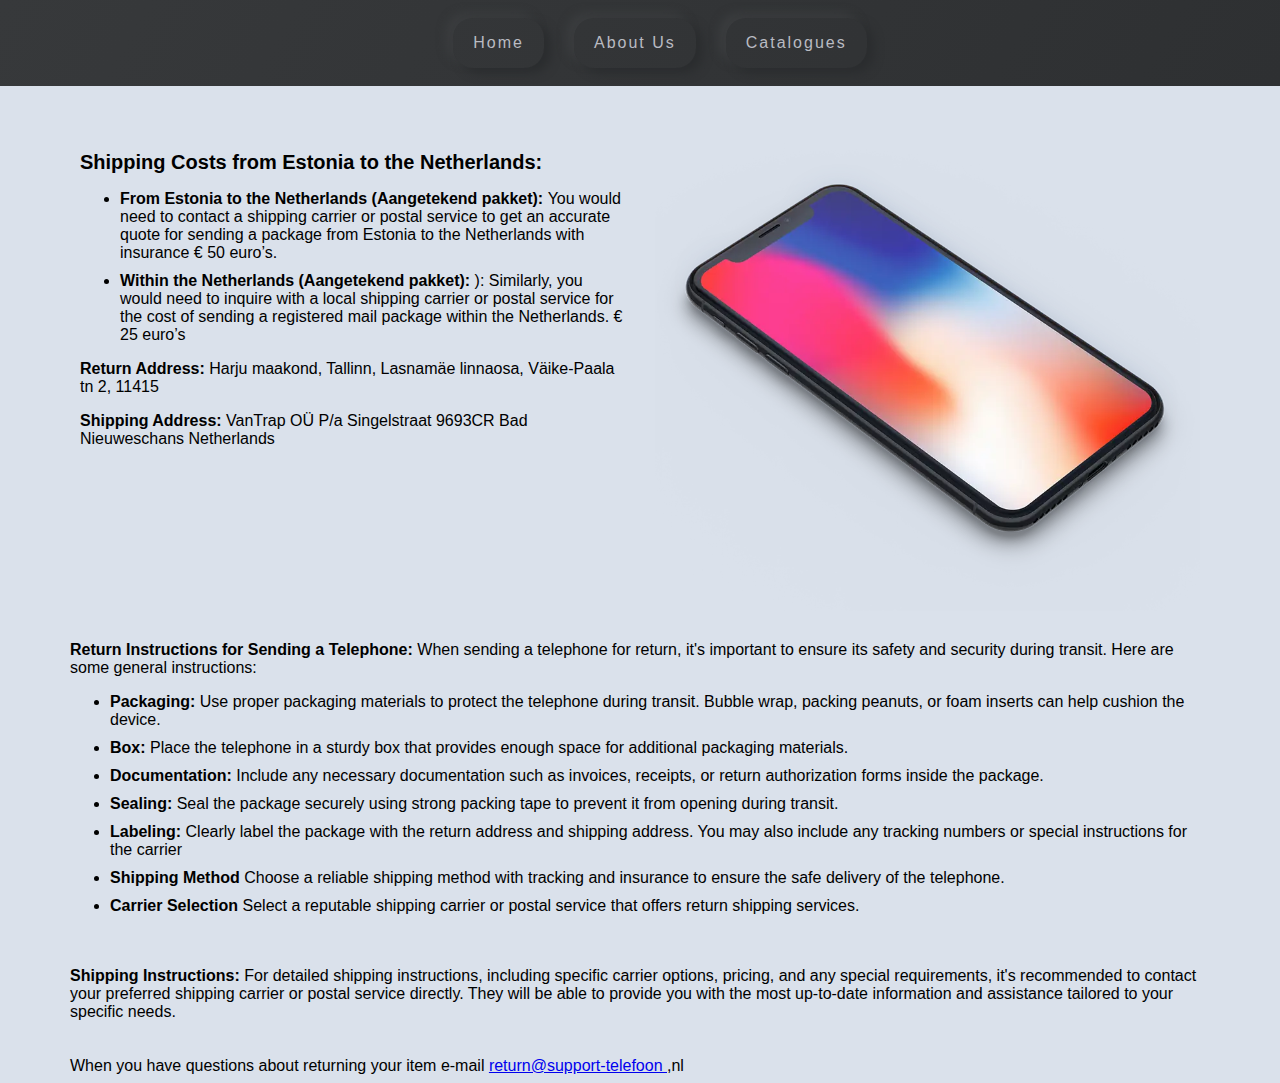
==== index.html @ e0fd0ff0 "done 1st page" ====
<!DOCTYPE html>
<html lang="en">

<head>
    <meta charset="UTF-8">
    <meta name="viewport" content="width=device-width, initial-scale=1.0">
    <title>Custom Container Example</title>

    <!-- Custom Container CSS -->
    <link rel="stylesheet" href="./assets/styles/style.css">
</head>

<body>
    <!-- header  -->
    <header>
        <div class="container">
            <nav class="nav">
                <div class="menu-toggler" id="burger-icon">
                    <img src="./assets/images/burger-bar.png" width="100%" alt="">
                </div>
                <ul class="nav-list list-unstyled">
                    <li class="list-item">
                        <a href="index.html" class="nav-link">
                            <font style="vertical-align: inherit;">
                                <font style="vertical-align: inherit;">Home</font>
                            </font>
                        </a>
                    </li>
                    <li class="list-item">
                        <a href="about.html" class="nav-link">
                            <font style="vertical-align: inherit;">
                                <font style="vertical-align: inherit;">About Us</font>
                            </font>
                        </a>
                    </li>
                    <li class="list-item">
                        <a href="contact.html" class="nav-link">
                            <font style="vertical-align: inherit;">
                                <font style="vertical-align: inherit;">Catalogues </font>
                            </font>
                        </a>
                    </li>
                </ul>
            </nav>
        </div>
    </header>

    <!-- details section  -->
    <section class="details-section">
        <div class="container">


            <div class="row">
                <div class="column">
                    <div class="">
                        <h1 class="title">
                            Shipping Costs from Estonia to the Netherlands:
                        </h1>
                        <div class="description">
                            <ul>
                                <li>
                                    <strong>
                                        From Estonia to the Netherlands (Aangetekend pakket):
                                    </strong>
                                    You would need to
                                    contact a shipping carrier or postal service to get an accurate quote for
                                    sending a package from Estonia to the Netherlands with insurance € 50 euro’s.
                                </li>
                                <li>
                                    <strong>
                                        Within the Netherlands (Aangetekend pakket):
                                    </strong>
                                    ): Similarly, you would need to inquire with a local shipping carrier or postal
                                    service for the cost of sending a registered mail package within the Netherlands. €
                                    25 euro’s
                                </li>
                            </ul>
                        </div>
                        <div class="address">
                            <p><strong>
                                    Return Address:
                                </strong>
                                Harju maakond, Tallinn, Lasnamäe linnaosa, Väike-Paala tn 2, 11415</p>
                        </div>
                        <div class="address">
                            <p><strong>
                                    Shipping Address:
                                </strong>
                                VanTrap OÜ P/a Singelstraat 9693CR Bad Nieuweschans Netherlands</p>
                        </div>
                    </div>
                </div>
                <div class="column">
                    <div>
                        <img src="./assets/images/perspective.webp" style="width: 100%;" alt="">
                    </div>
                </div>
            </div>
        </div>
    </section>


    <!-- instruction section  -->
    <section class="instruction">
        <div class="container">
            <p>
                <strong>Return Instructions for Sending a Telephone:</strong>
                When sending a telephone for return, it's important to
                ensure its safety and security during transit. Here are some general instructions:
            </p>
            <div class="description">
                <ul>
                    <li>
                        <strong>
                            Packaging:
                        </strong>
                        Use proper packaging materials to protect the telephone during transit. Bubble wrap, packing
                        peanuts, or foam inserts can help cushion the device.
                    </li>
                    <li>
                        <strong>
                            Box:
                        </strong>
                        Place the telephone in a sturdy box that provides enough space for additional packaging
                        materials.
                    </li>
                    <li>
                        <strong>
                            Documentation:
                        </strong>
                        Include any necessary documentation such as invoices, receipts, or return authorization forms
                        inside the package.
                    </li>
                    <li>
                        <strong>
                            Sealing:
                        </strong>
                        Seal the package securely using strong packing tape to prevent it from opening during transit.
                    </li>
                    <li>
                        <strong>
                            Labeling:
                        </strong>
                        Clearly label the package with the return address and shipping address. You may also include any
                        tracking numbers or special instructions for the carrier
                    </li>
                    <li>
                        <strong>
                            Shipping Method
                        </strong>
                        Choose a reliable shipping method with tracking and insurance to ensure the safe delivery of the
                        telephone.
                    </li>
                    <li>
                        <strong>
                            Carrier Selection
                        </strong>
                        Select a reputable shipping carrier or postal service that offers return shipping services.
                    </li>
                </ul>
            </div>
            <div class="instruction" style="padding: 20px 0px">
                <p>
                    <strong> Shipping Instructions: </strong> For detailed shipping instructions, including specific
                    carrier options,
                    pricing, and any special requirements, it's recommended to contact your preferred shipping carrier
                    or postal service directly. They will be able to provide you with the most up-to-date information
                    and assistance tailored to your specific needs.
                </p>
            </div>
            <div class="email">
                When you have questions about returning your item e-mail <a href="mailto:return@support-telefoon">
                    return@support-telefoon </a>,nl
            </div>
        </div>
    </section>




    <script>
        document.addEventListener('DOMContentLoaded', function () {
            // Get references to elements
            var burgerIcon = document.getElementById('burger-icon');
            var navList = document.querySelector('.nav-list');

            // Add click event listener to burger icon
            burgerIcon.addEventListener('click', function () {
                // Toggle the 'open' class on the nav-list
                navList.classList.toggle('open');
            });
        });

    </script>
</body>

</html>
---- assets/styles/style.css ----
/* container.css */
body {
    font-family: -apple-system, BlinkMacSystemFont, "Segoe UI", Roboto, "Helvetica Neue", Arial, "Noto Sans", sans-serif, "Apple Color Emoji", "Segoe UI Emoji", "Segoe UI Symbol", "Noto Color Emoji";
    background-color: #DAE1EB;
  }
.container {
    margin-right: auto;
    margin-left: auto;
    padding-right: 15px;
    padding-left: 15px;
  }


  header {
    background-image: linear-gradient(120deg, #37393b, #2e3032);
    width: 100%;
    position: absolute;
    top: 0;
    right: 0;
    left: 0;
    z-index: 2000;
}
.nav {
  height: 86px;
  align-items: center;
  justify-content: center;
  width: 100%;
  display: flex;
}
.menu-toggler {
  font-size: 22px;
  color: #fff;
  cursor: pointer;
  z-index: 2000;
}
ul.list-unstyled {
  margin: 0;
  line-height: 30px;
  list-style: none;
}

.nav-list.open {
  top: 0;
}

.nav-list {
  width: 100%;
  height: 100vh;
  position: fixed;
  top: -100%;
  right: 0;
  background-image: linear-gradient(120deg, #37393b, #2e3032);
  display: flex;
  flex-direction: column;
  align-items: center;
  justify-content: space-evenly;
  transition: top .5s ease-in-out;
  z-index: 1500;
}
.list-item {
  margin: 0 15px;
}


.nav-link {
  letter-spacing: 2px;
  box-shadow: 7px 5px 10px #2b2d2f,
  -7px -5px 10px #3b3d3f;
  padding: 10px 20px;
  border-radius: 20px;
  font-weight: 300;
  text-decoration: none !important;
  color: #b9bbc2;
  display: inline-block !important;
  transition: color .5s ease-in-out;
}





.nav-link:hover {
  box-shadow: inset 7px 5px 10px #2b2d2f,
  inset -7px -5px 10px #3b3d3f;
  color: #c92b7d !important;
}




.row {
  display: flex; /* Use flexbox for layout */
  flex-wrap: wrap;
  gap: 10px;
}

/* Style for each column */
.column {
  flex: 1; /* Each column takes equal width */
  padding: 10px; /* Add padding for spacing */
}

/* details-section */
.details-section{
  padding-top: 120px;
}

.title{
  font-size: 20px;
}

.description ul {
  gap: 10px;
  display: flex;
  flex-direction: column;
}












  
  @media (min-width: 576px) {
    .container {
      max-width: 540px;
    }
  }
  
  @media (min-width: 768px) {
    .container {
      max-width: 720px;
    }
  }
  
  @media (min-width: 992px) {
    .container {
      max-width: 960px;
    }
    .menu-toggler {
      display: none;
  }
  .nav-list {
    position: initial;
    width: initial;
    height: initial;
    top: initial;
    right: initial;
    margin: 0;
    background: none;
    flex-direction: row;
}
  }
  
  @media (min-width: 1200px) {
    .container {
      max-width: 1140px;
    }
  }
  
  @media (max-width: 992px) {
 .row{
  flex-direction: column;
 }
 .nav {
  width: 100%;
  height: 56px;
  display: flex;
  align-items: center;
  justify-content: end;
}
  }
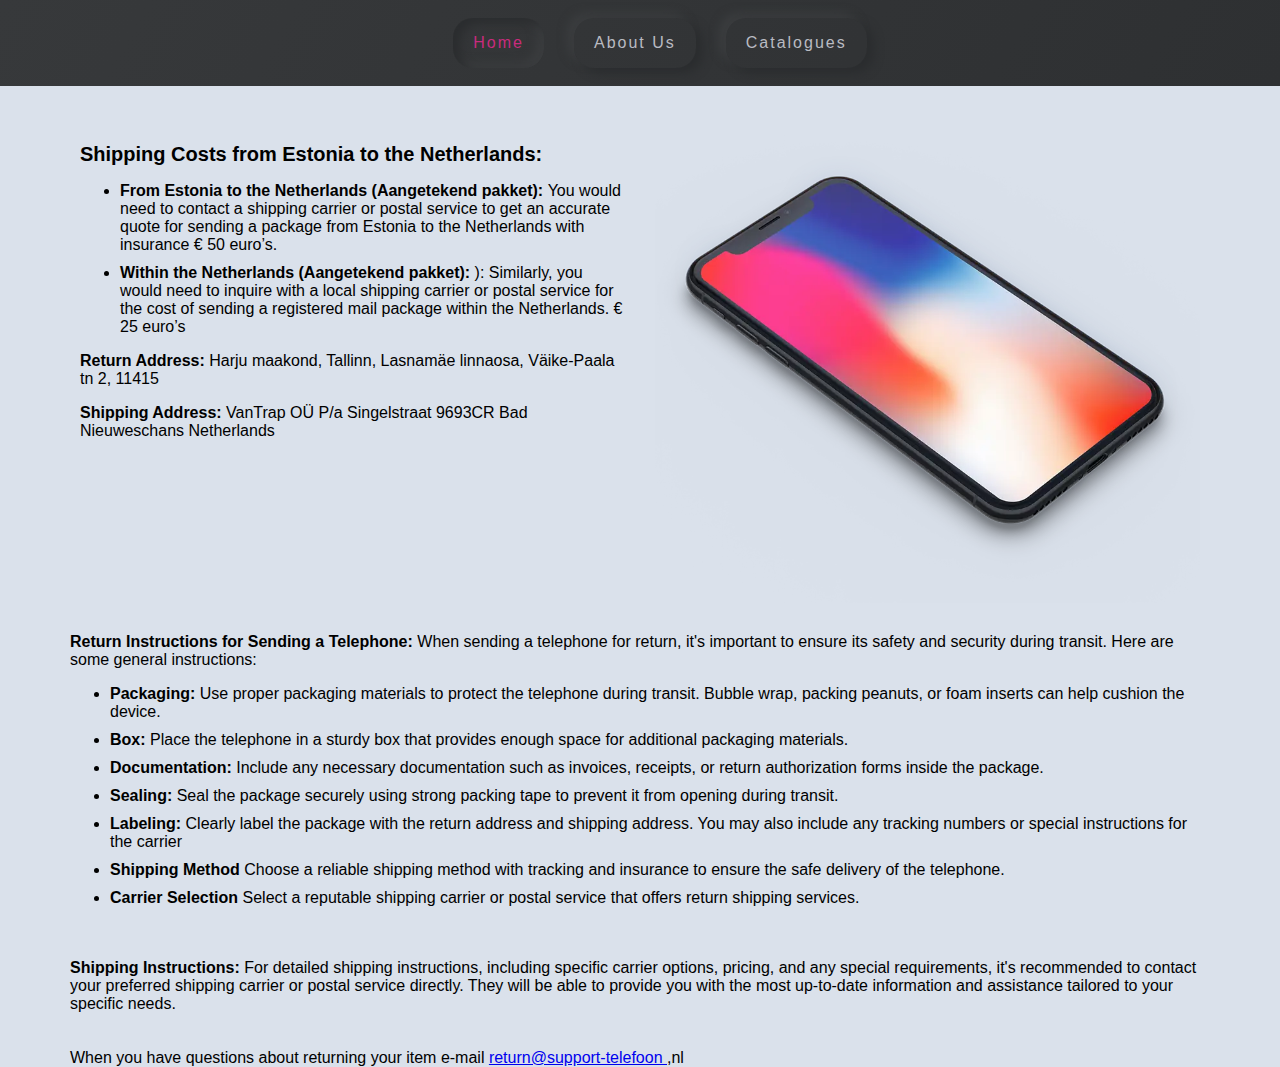
==== commit da47994f: "done all 3 pages" ====
--- a/index.html
+++ b/index.html
@@ -20,21 +20,21 @@
                 </div>
                 <ul class="nav-list list-unstyled">
                     <li class="list-item">
-                        <a href="index.html" class="nav-link">
+                        <a href="index.html" class="nav-link active">
                             <font style="vertical-align: inherit;">
                                 <font style="vertical-align: inherit;">Home</font>
                             </font>
                         </a>
                     </li>
                     <li class="list-item">
-                        <a href="about.html" class="nav-link">
+                        <a href="about-us.html" class="nav-link">
                             <font style="vertical-align: inherit;">
                                 <font style="vertical-align: inherit;">About Us</font>
                             </font>
                         </a>
                     </li>
                     <li class="list-item">
-                        <a href="contact.html" class="nav-link">
+                        <a href="catalogues.html" class="nav-link">
                             <font style="vertical-align: inherit;">
                                 <font style="vertical-align: inherit;">Catalogues </font>
                             </font>
--- a/assets/styles/style.css
+++ b/assets/styles/style.css
@@ -2,6 +2,8 @@
 body {
     font-family: -apple-system, BlinkMacSystemFont, "Segoe UI", Roboto, "Helvetica Neue", Arial, "Noto Sans", sans-serif, "Apple Color Emoji", "Segoe UI Emoji", "Segoe UI Symbol", "Noto Color Emoji";
     background-color: #DAE1EB;
+    margin: 0px;
+    padding: 0px;
   }
 .container {
     margin-right: auto;
@@ -85,6 +87,11 @@
   color: #c92b7d !important;
 }
 
+.active{
+    box-shadow: inset 7px 5px 10px #2b2d2f,
+    inset -7px -5px 10px #3b3d3f;
+    color: #c92b7d !important;
+}
 
 
 
@@ -104,6 +111,10 @@
 .details-section{
   padding-top: 120px;
 }
+.loaction-section{
+  padding-top: 85px;
+  
+}
 
 .title{
   font-size: 20px;
@@ -115,6 +126,22 @@
   flex-direction: column;
 }
 
+
+/* Catalogues */
+
+.catalogues{
+  text-align: center;
+}
+.catalogues h1{
+  font-size: 22px ;
+
+}
+.filter{
+  padding: 20px 0px;
+}
+.price {
+  text-align: center;
+}
 
 
 
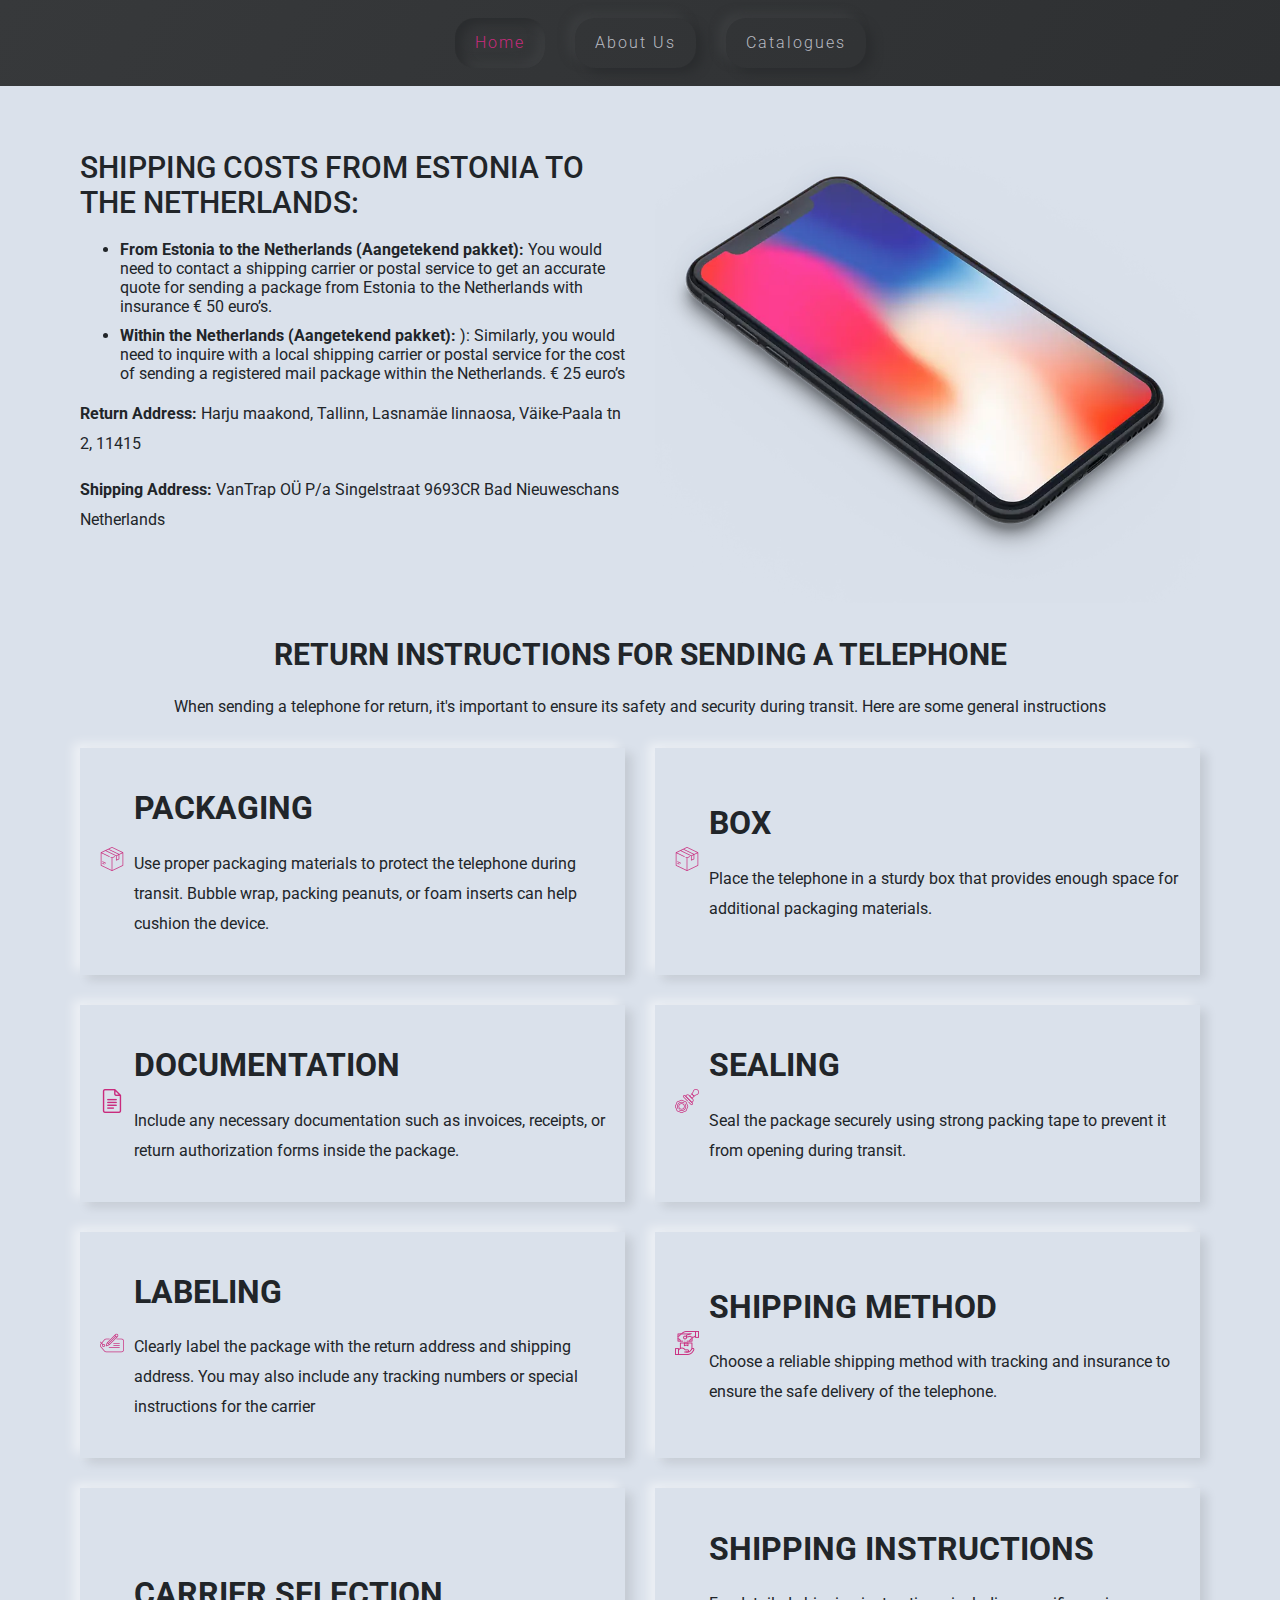
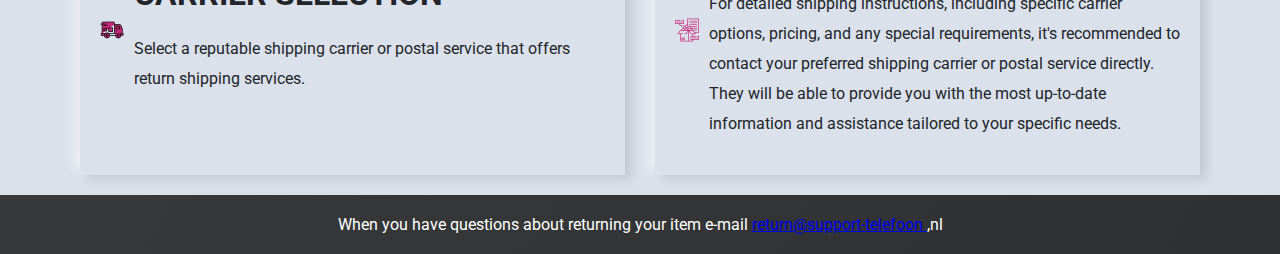
==== commit f2120bda: "first page done" ====
--- a/index.html
+++ b/index.html
@@ -5,9 +5,11 @@
     <meta charset="UTF-8">
     <meta name="viewport" content="width=device-width, initial-scale=1.0">
     <title>Custom Container Example</title>
+    <link rel="stylesheet" href="https://fonts.googleapis.com/css2?family=Roboto:wght@400;700&display=swap">
 
     <!-- Custom Container CSS -->
     <link rel="stylesheet" href="./assets/styles/style.css">
+
 </head>
 
 <body>
@@ -103,76 +105,197 @@
     <!-- instruction section  -->
     <section class="instruction">
         <div class="container">
-            <p>
-                <strong>Return Instructions for Sending a Telephone:</strong>
-                When sending a telephone for return, it's important to
-                ensure its safety and security during transit. Here are some general instructions:
-            </p>
-            <div class="description">
-                <ul>
-                    <li>
-                        <strong>
-                            Packaging:
-                        </strong>
-                        Use proper packaging materials to protect the telephone during transit. Bubble wrap, packing
-                        peanuts, or foam inserts can help cushion the device.
-                    </li>
-                    <li>
-                        <strong>
-                            Box:
-                        </strong>
-                        Place the telephone in a sturdy box that provides enough space for additional packaging
-                        materials.
-                    </li>
-                    <li>
-                        <strong>
-                            Documentation:
-                        </strong>
-                        Include any necessary documentation such as invoices, receipts, or return authorization forms
-                        inside the package.
-                    </li>
-                    <li>
-                        <strong>
-                            Sealing:
-                        </strong>
-                        Seal the package securely using strong packing tape to prevent it from opening during transit.
-                    </li>
-                    <li>
-                        <strong>
-                            Labeling:
-                        </strong>
-                        Clearly label the package with the return address and shipping address. You may also include any
-                        tracking numbers or special instructions for the carrier
-                    </li>
-                    <li>
-                        <strong>
-                            Shipping Method
-                        </strong>
-                        Choose a reliable shipping method with tracking and insurance to ensure the safe delivery of the
-                        telephone.
-                    </li>
-                    <li>
-                        <strong>
-                            Carrier Selection
-                        </strong>
-                        Select a reputable shipping carrier or postal service that offers return shipping services.
-                    </li>
-                </ul>
-            </div>
-            <div class="instruction" style="padding: 20px 0px">
-                <p>
-                    <strong> Shipping Instructions: </strong> For detailed shipping instructions, including specific
-                    carrier options,
-                    pricing, and any special requirements, it's recommended to contact your preferred shipping carrier
-                    or postal service directly. They will be able to provide you with the most up-to-date information
-                    and assistance tailored to your specific needs.
+            <div class="text-center">
+                <h1 style="font-size:30px ;">
+                    Return Instructions for Sending a Telephone
+                </h1>
+                <p style="margin: 1rem 0px;">
+                    When sending a telephone for return, it's important to
+                    ensure its safety and security during transit. Here are some general instructions
                 </p>
             </div>
+
+            <div class="row">
+                <div class="column">
+                    <div class="features-item mb-4">
+                        <div class="icon">
+                            <img src="./assets/images/box (1).png" alt="">
+                        </div>
+                        <div>
+
+                            <h1>
+                                Packaging
+
+                            </h1>
+                            <p>
+                                Use proper packaging materials to protect the telephone during transit. Bubble wrap,
+                                packing
+                                peanuts, or foam inserts can help cushion the device.
+                            </p>
+                        </div>
+
+                    </div>
+                </div>
+                <div class="column">
+                    <div class="features-item mb-4">
+                        <div class="icon">
+                            <img src="./assets/images/box (1).png" alt="">
+                        </div>
+                        <div>
+
+                            <h1>
+                                Box
+
+                            </h1>
+                            <p>
+                                Place the telephone in a sturdy box that provides enough space for additional packaging
+                                materials.
+                            </p>
+                        </div>
+
+                    </div>
+                </div>
+
+            </div>
+            <div class="row">
+                <div class="column">
+                    <div class="features-item mb-4">
+                        <div class="icon">
+                            <img src="./assets/images/google-docs.png" alt="">
+                        </div>
+                        <div>
+
+                            <h1>
+                                Documentation
+
+                            </h1>
+                            <p>
+                                Include any necessary documentation such as invoices, receipts, or return authorization
+                                forms inside the package.
+                            </p>
+                        </div>
+
+                    </div>
+                </div>
+                <div class="column">
+                    <div class="features-item mb-4">
+                        <div class="icon">
+                            <img src="./assets/images/stamp.png" alt="">
+                        </div>
+                        <div>
+
+                            <h1>
+                                Sealing
+
+                            </h1>
+                            <p>
+                                Seal the package securely using strong packing tape to prevent it from opening during
+                                transit.
+                            </p>
+                        </div>
+
+                    </div>
+                </div>
+
+            </div>
+            <div class="row">
+                <div class="column">
+                    <div class="features-item mb-4">
+                        <div class="icon">
+                            <img src="./assets/images/product-development.png" alt="">
+                        </div>
+                        <div>
+
+                            <h1>
+                                Labeling
+
+                            </h1>
+                            <p>
+                                Clearly label the package with the return address and shipping address. You may also
+                                include any tracking numbers or special instructions for the carrier
+                            </p>
+                        </div>
+
+                    </div>
+                </div>
+                <div class="column">
+                    <div class="features-item mb-4">
+                        <div class="icon">
+                            <img src="./assets/images/cash-on-delivery.png" alt="">
+                        </div>
+                        <div>
+
+                            <h1>
+                                Shipping Method
+
+                            </h1>
+                            <p>
+                                Choose a reliable shipping method with tracking and insurance to ensure the safe
+                                delivery of the telephone.
+                            </p>
+                        </div>
+
+                    </div>
+                </div>
+
+            </div>
+            <div class="row">
+                <div class="column">
+                    <div class="features-item mb-4">
+                        <div class="icon">
+                            <img src="./assets/images/van.png" alt="">
+                        </div>
+                        <div>
+
+                            <h1>
+                                Carrier Selection
+
+                            </h1>
+                            <p>
+                                Select a reputable shipping carrier or postal service that offers return shipping
+                                services.
+                            </p>
+                        </div>
+
+                    </div>
+                </div>
+                <div class="column">
+                    <div class="features-item mb-4">
+                        <div class="icon">
+                            <img src="./assets/images/specification.png" alt="">
+                        </div>
+                        <div>
+
+                            <h1>
+                                Shipping Instructions
+
+                            </h1>
+                            <p>
+                                For detailed shipping instructions, including specific
+                                carrier options,
+                                pricing, and any special requirements, it's recommended to contact your preferred
+                                shipping carrier
+                                or postal service directly. They will be able to provide you with the most up-to-date
+                                information
+                                and assistance tailored to your specific needs.
+                            </p>
+                        </div>
+
+                    </div>
+                </div>
+
+            </div>
+
+        </div>
+
+        <div class="text-center"
+            style="padding: 20px 0px; background-image: linear-gradient(120deg, #37393b, #2e3032); color: white;">
             <div class="email">
                 When you have questions about returning your item e-mail <a href="mailto:return@support-telefoon">
                     return@support-telefoon </a>,nl
             </div>
         </div>
+
     </section>
 
 
--- a/assets/styles/style.css
+++ b/assets/styles/style.css
@@ -1,9 +1,19 @@
 /* container.css */
 body {
-    font-family: -apple-system, BlinkMacSystemFont, "Segoe UI", Roboto, "Helvetica Neue", Arial, "Noto Sans", sans-serif, "Apple Color Emoji", "Segoe UI Emoji", "Segoe UI Symbol", "Noto Color Emoji";
-    background-color: #DAE1EB;
+  font-family: 'Roboto', sans-serif !important;
+   background-color: #DAE1EB;
     margin: 0px;
     padding: 0px;
+    color: #212529;
+  }
+  h1,h2,h3{
+    color: rgb(33, 37, 41);
+  text-transform: uppercase;
+  
+
+  }
+  p{
+    line-height: 30px;
   }
 .container {
     margin-right: auto;
@@ -105,6 +115,7 @@
 .column {
   flex: 1; /* Each column takes equal width */
   padding: 10px; /* Add padding for spacing */
+  display: flex;
 }
 
 /* details-section */
@@ -117,7 +128,9 @@
 }
 
 .title{
-  font-size: 20px;
+  font-size: 30px;
+  text-transform: uppercase;
+  font-weight: 500;
 }
 
 .description ul {
@@ -143,9 +156,24 @@
   text-align: center;
 }
 
-
-
-
+.features-item {
+  box-shadow: 7px 5px 10px rgba(0,0,0,0.1),
+  -7px -5px 10px rgba(255, 255, 255, 0.5);
+  padding: 20px;
+  display: flex;
+  align-items: center;
+  margin-bottom: 10px;
+  cursor: pointer;
+  gap: 10px;
+}
+.features-item:hover{
+  box-shadow: inset 7px 5px 10px rgba(0, 0, 0, 0.1),
+  inset -7px -5px 10px rgba(255,  255, 255, 0.5);
+}
+
+.text-center{
+  text-align: center;
+}
 
 
 
@@ -202,5 +230,8 @@
   align-items: center;
   justify-content: end;
 }
+.column{
+  justify-content: center;
+}
   }
   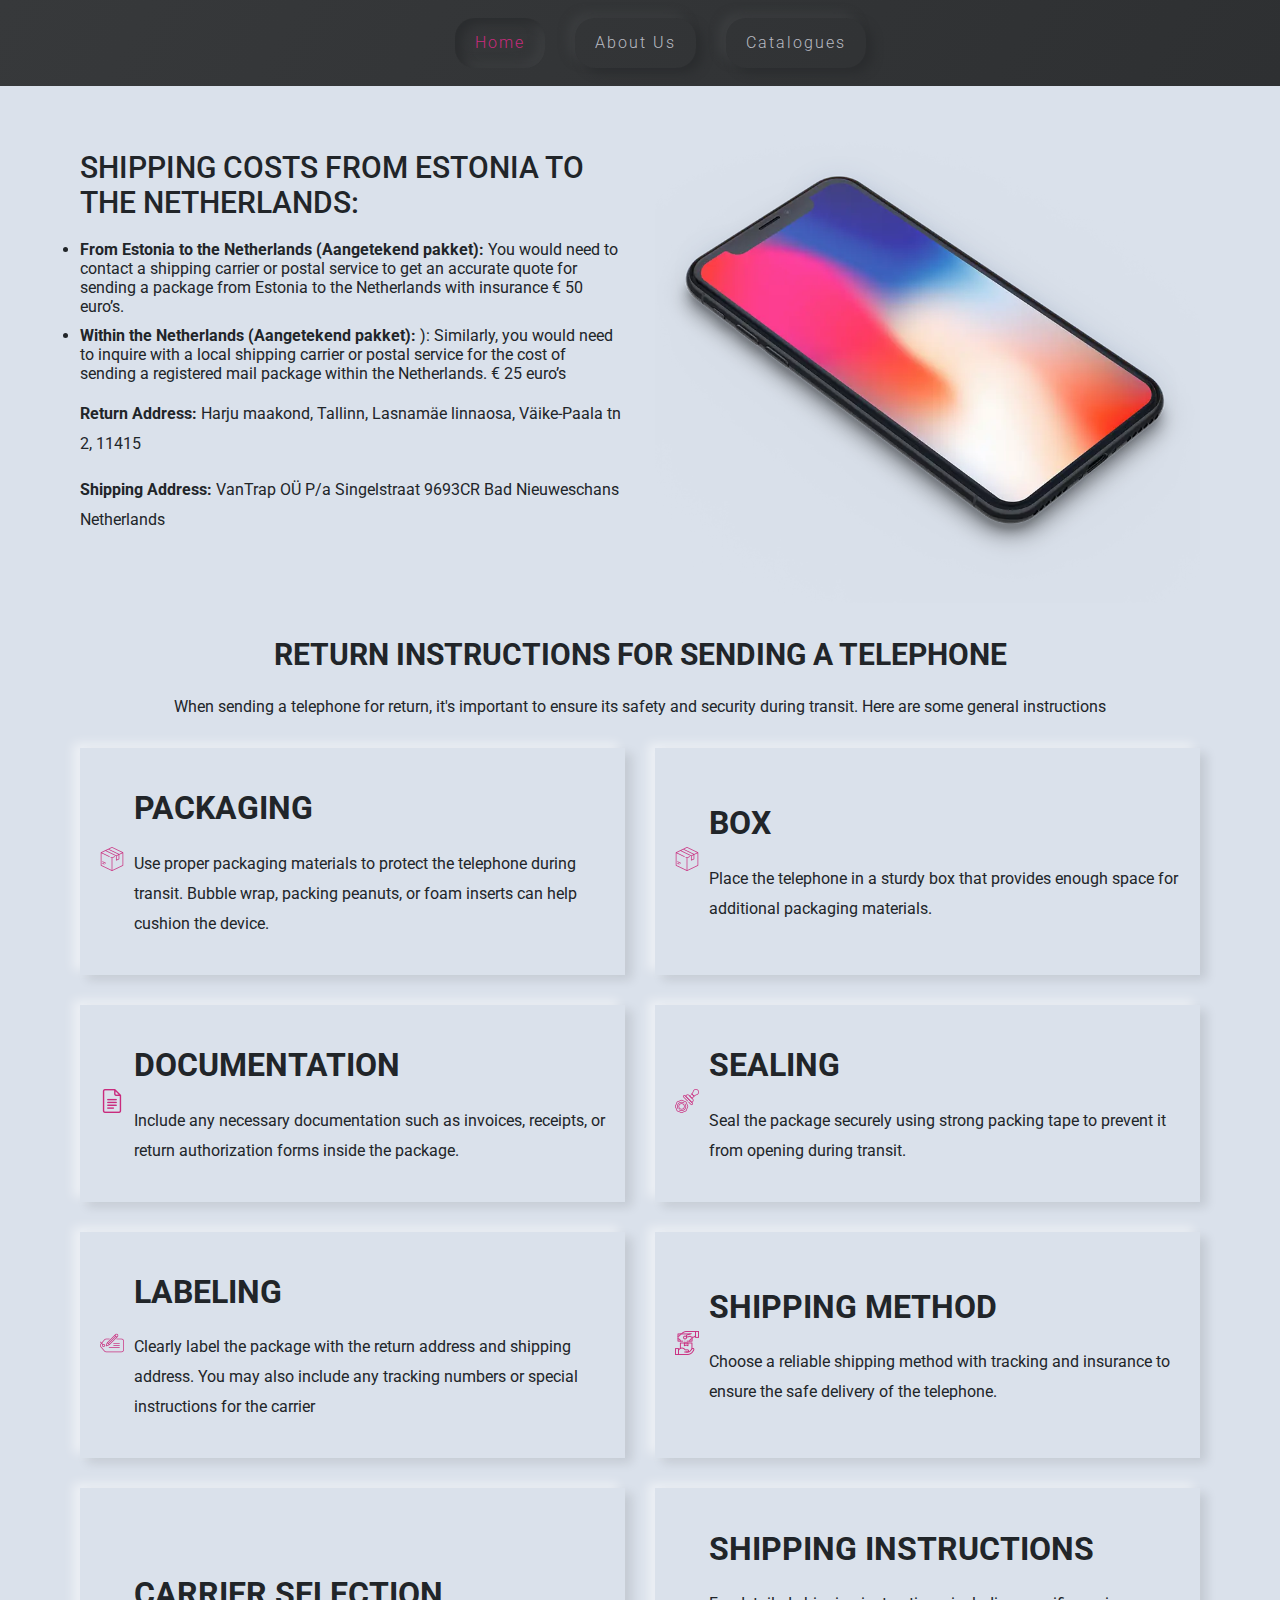
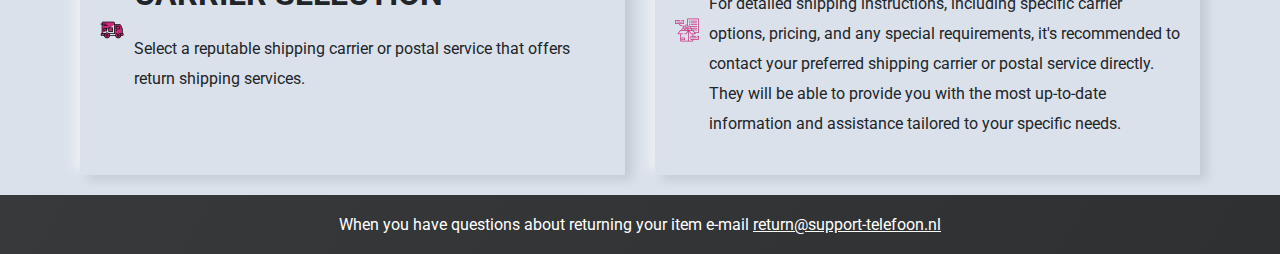
==== commit 7276db03: "done things" ====
--- a/index.html
+++ b/index.html
@@ -291,8 +291,9 @@
         <div class="text-center"
             style="padding: 20px 0px; background-image: linear-gradient(120deg, #37393b, #2e3032); color: white;">
             <div class="email">
-                When you have questions about returning your item e-mail <a href="mailto:return@support-telefoon">
-                    return@support-telefoon </a>,nl
+                When you have questions about returning your item e-mail <a href="mailto:return@support-telefoon.nl"
+                    style="color: white;">
+                    return@support-telefoon.nl </a>
             </div>
         </div>
 
--- a/assets/styles/style.css
+++ b/assets/styles/style.css
@@ -1,37 +1,43 @@
 /* container.css */
 body {
   font-family: 'Roboto', sans-serif !important;
-   background-color: #DAE1EB;
-    margin: 0px;
-    padding: 0px;
-    color: #212529;
-  }
-  h1,h2,h3{
-    color: rgb(33, 37, 41);
+  background-color: #DAE1EB;
+  margin: 0px;
+  padding: 0px;
+  color: #212529;
+}
+
+h1,
+h2,
+h3 {
+  color: rgb(33, 37, 41);
   text-transform: uppercase;
-  
-
-  }
-  p{
-    line-height: 30px;
-  }
+
+
+}
+
+p {
+  line-height: 30px;
+}
+
 .container {
-    margin-right: auto;
-    margin-left: auto;
-    padding-right: 15px;
-    padding-left: 15px;
-  }
-
-
-  header {
-    background-image: linear-gradient(120deg, #37393b, #2e3032);
-    width: 100%;
-    position: absolute;
-    top: 0;
-    right: 0;
-    left: 0;
-    z-index: 2000;
-}
+  margin-right: auto;
+  margin-left: auto;
+  padding-right: 15px;
+  padding-left: 15px;
+}
+
+
+header {
+  background-image: linear-gradient(120deg, #37393b, #2e3032);
+  width: 100%;
+  position: absolute;
+  top: 0;
+  right: 0;
+  left: 0;
+  z-index: 2000;
+}
+
 .nav {
   height: 86px;
   align-items: center;
@@ -39,12 +45,14 @@
   width: 100%;
   display: flex;
 }
+
 .menu-toggler {
   font-size: 22px;
   color: #fff;
   cursor: pointer;
   z-index: 2000;
 }
+
 ul.list-unstyled {
   margin: 0;
   line-height: 30px;
@@ -69,6 +77,7 @@
   transition: top .5s ease-in-out;
   z-index: 1500;
 }
+
 .list-item {
   margin: 0 15px;
 }
@@ -77,7 +86,7 @@
 .nav-link {
   letter-spacing: 2px;
   box-shadow: 7px 5px 10px #2b2d2f,
-  -7px -5px 10px #3b3d3f;
+    -7px -5px 10px #3b3d3f;
   padding: 10px 20px;
   border-radius: 20px;
   font-weight: 300;
@@ -93,41 +102,47 @@
 
 .nav-link:hover {
   box-shadow: inset 7px 5px 10px #2b2d2f,
-  inset -7px -5px 10px #3b3d3f;
+    inset -7px -5px 10px #3b3d3f;
   color: #c92b7d !important;
 }
 
-.active{
-    box-shadow: inset 7px 5px 10px #2b2d2f,
+.active {
+  box-shadow: inset 7px 5px 10px #2b2d2f,
     inset -7px -5px 10px #3b3d3f;
-    color: #c92b7d !important;
+  color: #c92b7d !important;
 }
 
 
 
 .row {
-  display: flex; /* Use flexbox for layout */
+  display: flex;
+  /* Use flexbox for layout */
   flex-wrap: wrap;
   gap: 10px;
 }
 
 /* Style for each column */
 .column {
-  flex: 1; /* Each column takes equal width */
-  padding: 10px; /* Add padding for spacing */
+  flex: 1;
+  /* Each column takes equal width */
+  padding: 10px;
+  /* Add padding for spacing */
   display: flex;
 }
 
 /* details-section */
-.details-section{
+.details-section {
   padding-top: 120px;
 }
-.loaction-section{
-  padding-top: 85px;
-  
-}
-
-.title{
+
+.loaction-section {
+  height: 100vh;
+  display: flex;
+  align-items: center;
+
+}
+
+.title {
   font-size: 30px;
   text-transform: uppercase;
   font-weight: 500;
@@ -142,23 +157,40 @@
 
 /* Catalogues */
 
-.catalogues{
+.catalogues {
   text-align: center;
 }
-.catalogues h1{
-  font-size: 22px ;
-
-}
-.filter{
+
+.catalogues h1 {
+  font-size: 22px;
+
+}
+
+.filter {
   padding: 20px 0px;
 }
+
 .price {
   text-align: center;
 }
 
+.description ul {
+  padding: 0px;
+
+}
+
+
+.iphone-img img {
+  flex: 1;
+  display: flex;
+  height: 300px;
+  width: 300px;
+  object-fit: contain;
+}
+
 .features-item {
-  box-shadow: 7px 5px 10px rgba(0,0,0,0.1),
-  -7px -5px 10px rgba(255, 255, 255, 0.5);
+  box-shadow: 7px 5px 10px rgba(0, 0, 0, 0.1),
+    -7px -5px 10px rgba(255, 255, 255, 0.5);
   padding: 20px;
   display: flex;
   align-items: center;
@@ -166,41 +198,257 @@
   cursor: pointer;
   gap: 10px;
 }
-.features-item:hover{
+
+.features-item:hover {
   box-shadow: inset 7px 5px 10px rgba(0, 0, 0, 0.1),
-  inset -7px -5px 10px rgba(255,  255, 255, 0.5);
-}
-
-.text-center{
+    inset -7px -5px 10px rgba(255, 255, 255, 0.5);
+}
+
+.text-center {
   text-align: center;
 }
 
 
 
-
-
-
-
-  
-  @media (min-width: 576px) {
-    .container {
-      max-width: 540px;
-    }
-  }
-  
-  @media (min-width: 768px) {
-    .container {
-      max-width: 720px;
-    }
-  }
-  
-  @media (min-width: 992px) {
-    .container {
-      max-width: 960px;
-    }
-    .menu-toggler {
-      display: none;
-  }
+.filter-price {
+  width: 220px;
+  border: 0;
+  padding: 0;
+  margin: 0;
+}
+
+.price-title {
+  position: relative;
+  color: #000;
+  font-size: 14px;
+  line-height: 1.2em;
+  font-weight: 400;
+}
+
+.price-field {
+  position: relative;
+  width: 100%;
+  height: 36px;
+  box-sizing: border-box;
+  background: rgb(0 0 0 / 20%);
+  padding-top: 15px;
+  padding-left: 16px;
+  border-radius: 3px;
+}
+
+.price-field input[type=range] {
+  position: absolute;
+}
+
+/* Reset style for input range */
+
+.price-field input[type=range] {
+  width: 188px;
+  height: 2px;
+  border: 0;
+  outline: 0;
+  box-sizing: border-box;
+  border-radius: 5px;
+  pointer-events: none;
+  -webkit-appearance: none;
+}
+
+.price-field input[type=range]::-webkit-slider-thumb {
+  -webkit-appearance: none;
+}
+
+.price-field input[type=range]:active,
+.price-field input[type=range]:focus {
+  outline: 0;
+}
+
+.price-field input[type=range]::-ms-track {
+  width: 188px;
+  height: 2px;
+  border: 0;
+  outline: 0;
+  box-sizing: border-box;
+  border-radius: 5px;
+  pointer-events: none;
+  background: transparent;
+  border-color: transparent;
+  color: transparent;
+  border-radius: 5px;
+}
+
+/* Style toddler input range */
+
+.price-field input[type=range]::-webkit-slider-thumb {
+  /* WebKit/Blink */
+  position: relative;
+  -webkit-appearance: none;
+  margin: 0;
+  border: 0;
+  outline: 0;
+  border-radius: 50%;
+  height: 10px;
+  width: 10px;
+  margin-top: -4px;
+  background-color: #000;
+  cursor: pointer;
+  cursor: pointer;
+  pointer-events: all;
+  z-index: 100;
+}
+
+.price-field input[type=range]::-moz-range-thumb {
+  /* Firefox */
+  position: relative;
+  appearance: none;
+  margin: 0;
+  border: 0;
+  outline: 0;
+  border-radius: 50%;
+  height: 10px;
+  width: 10px;
+  margin-top: -5px;
+  background-color: #000;
+  cursor: pointer;
+  cursor: pointer;
+  pointer-events: all;
+  z-index: 100;
+}
+
+.price-field input[type=range]::-ms-thumb {
+  /* IE */
+  position: relative;
+  appearance: none;
+  margin: 0;
+  border: 0;
+  outline: 0;
+  border-radius: 50%;
+  height: 10px;
+  width: 10px;
+  margin-top: -5px;
+  background-color: #000;
+  cursor: pointer;
+  cursor: pointer;
+  pointer-events: all;
+  z-index: 100;
+}
+
+/* Style track input range */
+
+.price-field input[type=range]::-webkit-slider-runnable-track {
+  /* WebKit/Blink */
+  width: 188px;
+  height: 2px;
+  cursor: pointer;
+  background: #000;
+  border-radius: 5px;
+}
+
+.price-field input[type=range]::-moz-range-track {
+  /* Firefox */
+  width: 188px;
+  height: 2px;
+  cursor: pointer;
+  background: #000;
+  border-radius: 5px;
+}
+
+.price-field input[type=range]::-ms-track {
+  /* IE */
+  width: 188px;
+  height: 2px;
+  cursor: pointer;
+  background: #000;
+  border-radius: 5px;
+}
+
+/* Style for input value block */
+
+.price-wrap {
+  display: flex;
+  justify-content: center;
+  color: #000;
+  font-size: 14px;
+  line-height: 1.2em;
+  font-weight: 400;
+  margin-bottom: 7px;
+  margin-top: 20px;
+}
+
+.price-wrap-1,
+.price-wrap-2 {
+  display: flex;
+}
+
+.price-title {
+  margin-right: 5px;
+  color: #000;
+
+}
+
+.price-wrap_line {
+  margin: 0 10px;
+  color: #000;
+
+}
+
+.price-wrap #one,
+.price-wrap #two {
+  width: 30px;
+  text-align: right;
+  margin: 0;
+  padding: 0;
+  margin-right: 2px;
+  background: 0;
+  border: 0;
+  outline: 0;
+  color: #000;
+
+  font-family: 'Karla', 'Arial', sans-serif;
+  font-size: 14px;
+  line-height: 1.2em;
+  font-weight: 400;
+}
+
+.price-wrap label {
+  text-align: right;
+}
+
+/* Style for active state input */
+
+.price-field input[type=range]:hover::-webkit-slider-thumb {
+  box-shadow: 0 0 0 0.5px #000;
+  transition-duration: 0.3s;
+}
+
+.price-field input[type=range]:active::-webkit-slider-thumb {
+  box-shadow: 0 0 0 0.5px #000;
+  transition-duration: 0.3s;
+}
+
+
+
+
+@media (min-width: 576px) {
+  .container {
+    max-width: 540px;
+  }
+}
+
+@media (min-width: 768px) {
+  .container {
+    max-width: 720px;
+  }
+}
+
+@media (min-width: 992px) {
+  .container {
+    max-width: 960px;
+  }
+
+  .menu-toggler {
+    display: none;
+  }
+
   .nav-list {
     position: initial;
     width: initial;
@@ -210,28 +458,44 @@
     margin: 0;
     background: none;
     flex-direction: row;
-}
-  }
-  
-  @media (min-width: 1200px) {
-    .container {
-      max-width: 1140px;
-    }
-  }
-  
-  @media (max-width: 992px) {
- .row{
-  flex-direction: column;
- }
- .nav {
-  width: 100%;
-  height: 56px;
-  display: flex;
-  align-items: center;
-  justify-content: end;
-}
-.column{
-  justify-content: center;
-}
-  }
-  +  }
+}
+
+@media (min-width: 1200px) {
+  .container {
+    max-width: 1140px;
+  }
+}
+
+@media (max-width: 992px) {
+  .row {
+    flex-direction: column;
+  }
+
+  .nav {
+    width: 100%;
+    height: 56px;
+    display: flex;
+    align-items: center;
+    justify-content: end;
+  }
+
+  .column {
+    justify-content: center;
+  }
+
+  #iphoneModels .column {
+    margin: 20px 0px;
+    /* Adjust the margin as needed */
+  }
+
+  /* Clear the margin for the last column to prevent extra space */
+  #iphoneModels .column:last-child {
+    margin: 20px 0px;
+  }
+
+  .wrapper {
+    display: flex;
+    justify-content: center;
+  }
+}